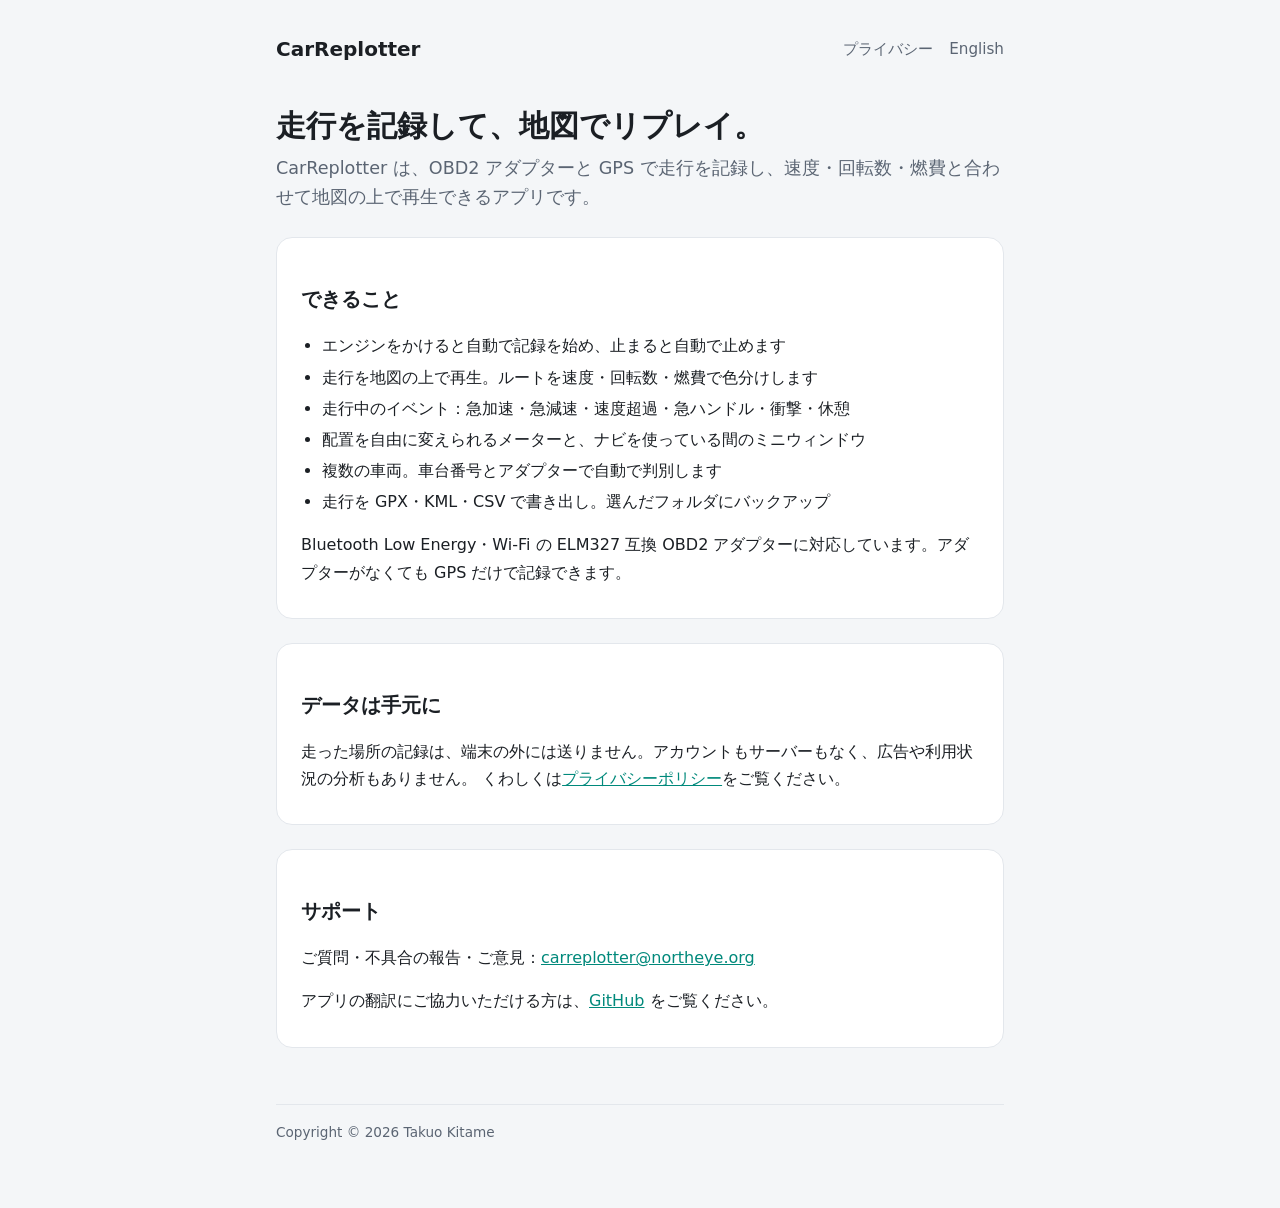
==== ja/index.html @ bde7c333 "Add website: top page, support and privacy policy (en, ja) Co-Authored-By: Claude Opus 5.5 <noreply@" ====
<!doctype html>
<html lang="ja">
<head>
<meta charset="utf-8">
<meta name="viewport" content="width=device-width, initial-scale=1">
<title>CarReplotter</title>
<meta name="description" content="OBD2 アダプターと GPS で走行を記録し、地図でリプレイするアプリ。">
<link rel="stylesheet" href="../style.css">
<link rel="alternate" hreflang="en" href="../">
</head>
<body>
<main>
<header>
  <a class="brand" href="./">CarReplotter</a>
  <nav><a href="privacy.html">プライバシー</a><a href="../">English</a></nav>
</header>

<h1>走行を記録して、地図でリプレイ。</h1>
<p class="lead">CarReplotter は、OBD2 アダプターと GPS で走行を記録し、速度・回転数・燃費と合わせて地図の上で再生できるアプリです。</p>

<div class="card">
<h2>できること</h2>
<ul>
  <li>エンジンをかけると自動で記録を始め、止まると自動で止めます</li>
  <li>走行を地図の上で再生。ルートを速度・回転数・燃費で色分けします</li>
  <li>走行中のイベント：急加速・急減速・速度超過・急ハンドル・衝撃・休憩</li>
  <li>配置を自由に変えられるメーターと、ナビを使っている間のミニウィンドウ</li>
  <li>複数の車両。車台番号とアダプターで自動で判別します</li>
  <li>走行を GPX・KML・CSV で書き出し。選んだフォルダにバックアップ</li>
</ul>
<p>Bluetooth Low Energy・Wi-Fi の ELM327 互換 OBD2 アダプターに対応しています。アダプターがなくても GPS だけで記録できます。</p>
</div>

<div class="card">
<h2>データは手元に</h2>
<p>走った場所の記録は、端末の外には送りません。アカウントもサーバーもなく、広告や利用状況の分析もありません。
くわしくは<a href="privacy.html">プライバシーポリシー</a>をご覧ください。</p>
</div>

<div class="card">
<h2>サポート</h2>
<p>ご質問・不具合の報告・ご意見：<a href="mailto:carreplotter@northeye.org">carreplotter@northeye.org</a></p>
<p>アプリの翻訳にご協力いただける方は、<a href="https://github.com/northeye/carreplotter-i18n">GitHub</a> をご覧ください。</p>
</div>

<footer>Copyright © 2026 Takuo Kitame</footer>
</main>
</body>
</html>
---- style.css ----
:root {
  --bg: #f4f6f8;
  --surface: #ffffff;
  --text: #1b1f24;
  --muted: #5b6573;
  --accent: #00897b;
  --border: #e3e7ec;
}
@media (prefers-color-scheme: dark) {
  :root {
    --bg: #0e1116;
    --surface: #161b22;
    --text: #e6edf3;
    --muted: #9aa5b1;
    --accent: #2ec4b6;
    --border: #2a313b;
  }
}
* { box-sizing: border-box; }
body {
  margin: 0;
  background: var(--bg);
  color: var(--text);
  font-family: system-ui, -apple-system, "Segoe UI", Roboto, "Hiragino Sans", "Noto Sans JP", sans-serif;
  line-height: 1.7;
}
main { max-width: 760px; margin: 0 auto; padding: 32px 16px 64px; }
header { display: flex; justify-content: space-between; align-items: center; gap: 16px; flex-wrap: wrap; }
header .brand { font-weight: 700; font-size: 1.25rem; color: var(--text); text-decoration: none; }
nav a { color: var(--muted); margin-left: 16px; text-decoration: none; font-size: 0.95rem; }
nav a:hover { color: var(--accent); }
h1 { font-size: 1.9rem; line-height: 1.3; margin: 40px 0 8px; }
h2 { font-size: 1.25rem; margin: 40px 0 8px; }
h3 { font-size: 1.05rem; margin: 24px 0 4px; }
p.lead { color: var(--muted); font-size: 1.1rem; margin-top: 0; }
a { color: var(--accent); }
.card { background: var(--surface); border: 1px solid var(--border); border-radius: 16px; padding: 4px 24px 16px; margin-top: 24px; }
ul { padding-left: 1.3em; }
li { margin: 4px 0; }
.updated { color: var(--muted); font-size: 0.9rem; }
footer { margin-top: 56px; color: var(--muted); font-size: 0.85rem; border-top: 1px solid var(--border); padding-top: 16px; }
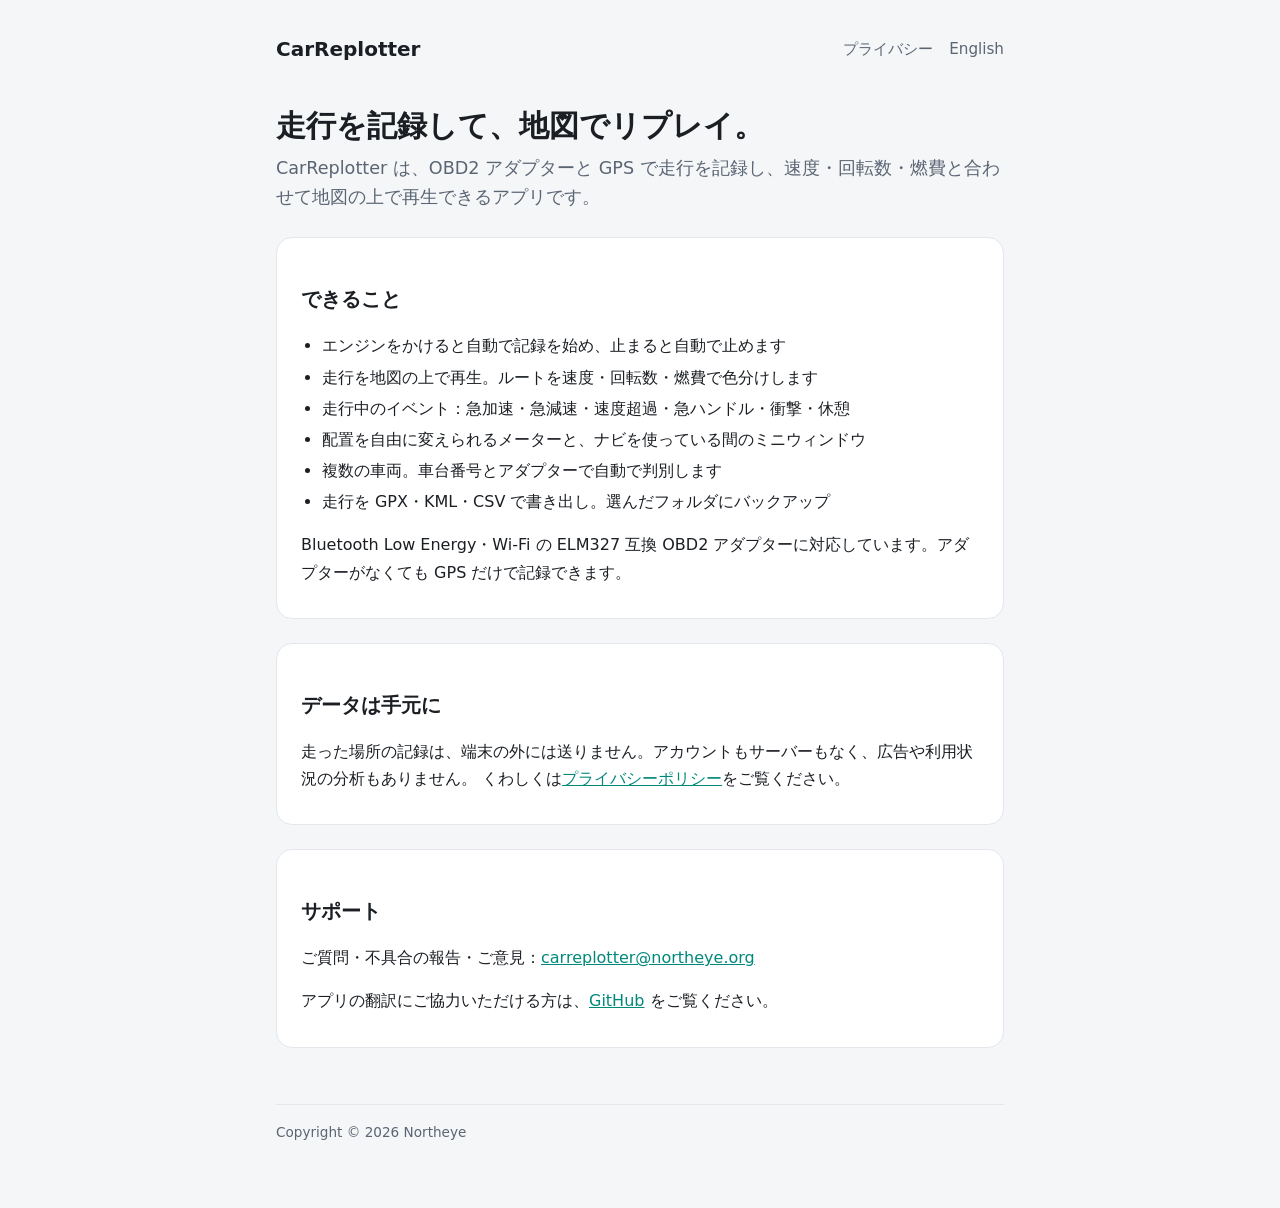
==== commit ce2690f7: "Privacy policy: name the developer Northeye, clarify saved places, backups and contact; copyright No" ====
--- a/ja/index.html
+++ b/ja/index.html
@@ -43,7 +43,7 @@
 <p>アプリの翻訳にご協力いただける方は、<a href="https://github.com/northeye/carreplotter-i18n">GitHub</a> をご覧ください。</p>
 </div>
 
-<footer>Copyright © 2026 Takuo Kitame</footer>
+<footer>Copyright © 2026 Northeye</footer>
 </main>
 </body>
 </html>
